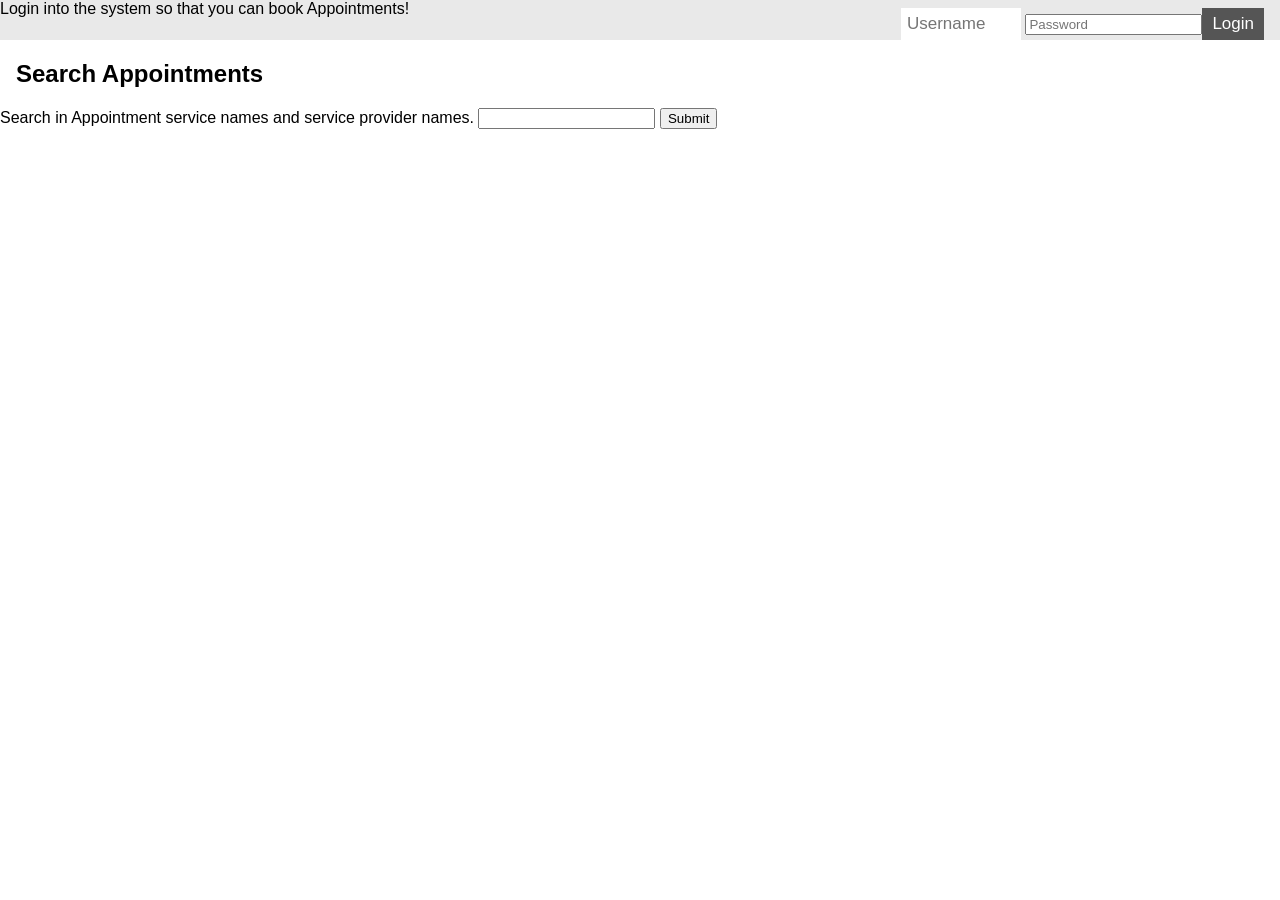
==== services/Frontend/src/main/webapp/index.html @ 2ee8ed71 "Import four original COE692 applications and Docker/Kubernetes configuration Preserve exported sourc" ====
<!DOCTYPE html>
<html>
<head>
<link rel="stylesheet" href="https://cdnjs.cloudflare.com/ajax/libs/font-awesome/4.7.0/css/font-awesome.min.css">
<style>
* {box-sizing: border-box;}

body {
  margin: 0;
  font-family: Arial, Helvetica, sans-serif;
}

.topnav {
  overflow: hidden;
  background-color: #e9e9e9;
}

.topnav a {
  float: left;
  display: block;
  color: black;
  text-align: center;
  padding: 14px 16px;
  text-decoration: none;
  font-size: 17px;
}

.topnav a:hover {
  background-color: #ddd;
  color: black;
}

.topnav a.active {
  background-color: #2196F3;
  color: white;
}

.topnav .login-container {
  float: right;
}

.topnav input[type=text] {
  padding: 6px;
  margin-top: 8px;
  font-size: 17px;
  border: none;
  width:120px;
}

.topnav .login-container button {
  float: right;
  padding: 6px 10px;
  margin-top: 8px;
  margin-right: 16px;
  background-color: #555;
  color: white;
  font-size: 17px;
  border: none;
  cursor: pointer;
}

.topnav .login-container button:hover {
  background-color: green;
}

@media screen and (max-width: 600px) {
  .topnav .login-container {
    float: none;
  }
  .topnav a, .topnav input[type=text], .topnav .login-container button {
    float: none;
    display: block;
    text-align: left;
    width: 100%;
    margin: 0;
    padding: 14px;
  }
  .topnav input[type=text] {
    border: 1px solid #ccc;  
  }
}
</style>
</head>
<body>
    <div class= "topnav">
    Login into the system so that you can book Appointments!
    <div class="login-container">
        <form action ="FrontEnd" method ="post">
            <input type="hidden" name="pageName" value ="login"/>
            <input type ="text" placeholder="Username" name="username">
            <input type="password"placeholder="Password" name="psw">
            <button type="submit">Login</button>
            
        </form>
    </div>
    </div>
    
    <div style="padding-left:16px">
        <h2>Search Appointments</h2>
    </div>
    <form action="FrontEnd" method="post">
        <input type ="hidden" name="pageName" value="search"/>
        Search in Appointment service names and service provider names.
        <input type="text" name="query">
        <input type="submit">
        
    </form>
</body>
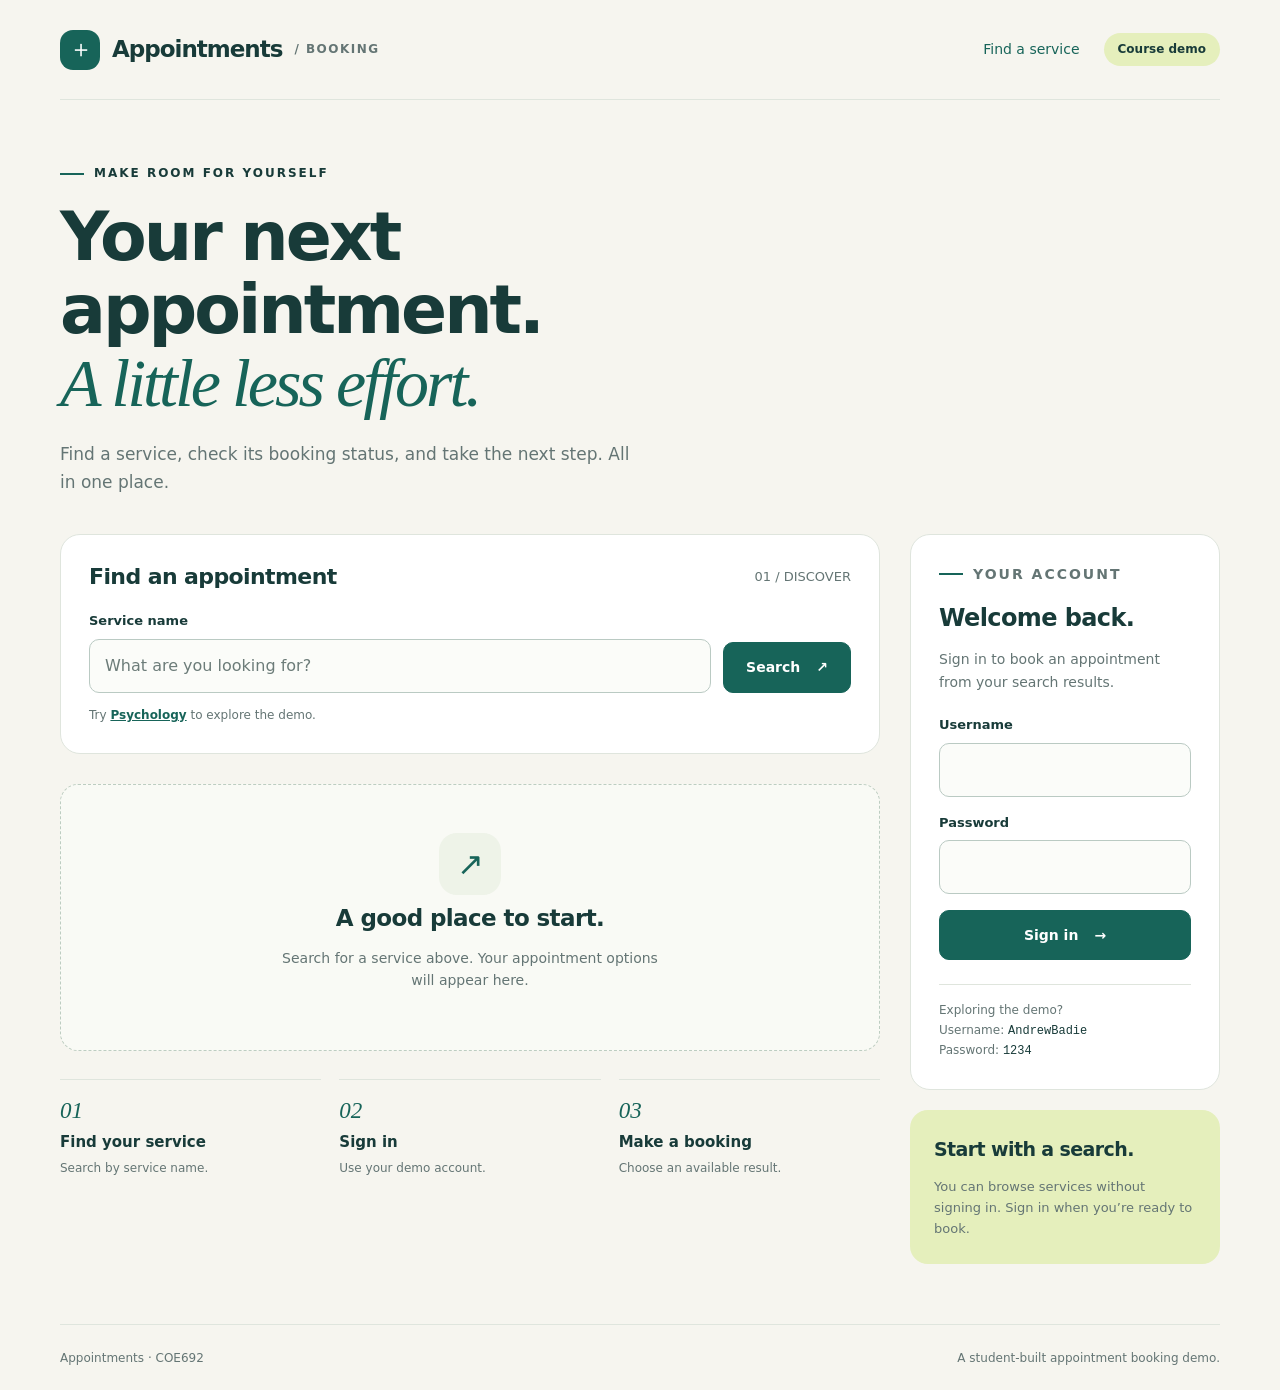
==== commit 1f801d7e: "Refresh appointment UI with responsive layouts and clear booking states" ====
--- a/services/Frontend/src/main/webapp/index.html
+++ b/services/Frontend/src/main/webapp/index.html
@@ -1,108 +1,2 @@
 <!DOCTYPE html>
-<html>
-<head>
-<link rel="stylesheet" href="https://cdnjs.cloudflare.com/ajax/libs/font-awesome/4.7.0/css/font-awesome.min.css">
-<style>
-* {box-sizing: border-box;}
-
-body {
-  margin: 0;
-  font-family: Arial, Helvetica, sans-serif;
-}
-
-.topnav {
-  overflow: hidden;
-  background-color: #e9e9e9;
-}
-
-.topnav a {
-  float: left;
-  display: block;
-  color: black;
-  text-align: center;
-  padding: 14px 16px;
-  text-decoration: none;
-  font-size: 17px;
-}
-
-.topnav a:hover {
-  background-color: #ddd;
-  color: black;
-}
-
-.topnav a.active {
-  background-color: #2196F3;
-  color: white;
-}
-
-.topnav .login-container {
-  float: right;
-}
-
-.topnav input[type=text] {
-  padding: 6px;
-  margin-top: 8px;
-  font-size: 17px;
-  border: none;
-  width:120px;
-}
-
-.topnav .login-container button {
-  float: right;
-  padding: 6px 10px;
-  margin-top: 8px;
-  margin-right: 16px;
-  background-color: #555;
-  color: white;
-  font-size: 17px;
-  border: none;
-  cursor: pointer;
-}
-
-.topnav .login-container button:hover {
-  background-color: green;
-}
-
-@media screen and (max-width: 600px) {
-  .topnav .login-container {
-    float: none;
-  }
-  .topnav a, .topnav input[type=text], .topnav .login-container button {
-    float: none;
-    display: block;
-    text-align: left;
-    width: 100%;
-    margin: 0;
-    padding: 14px;
-  }
-  .topnav input[type=text] {
-    border: 1px solid #ccc;  
-  }
-}
-</style>
-</head>
-<body>
-    <div class= "topnav">
-    Login into the system so that you can book Appointments!
-    <div class="login-container">
-        <form action ="FrontEnd" method ="post">
-            <input type="hidden" name="pageName" value ="login"/>
-            <input type ="text" placeholder="Username" name="username">
-            <input type="password"placeholder="Password" name="psw">
-            <button type="submit">Login</button>
-            
-        </form>
-    </div>
-    </div>
-    
-    <div style="padding-left:16px">
-        <h2>Search Appointments</h2>
-    </div>
-    <form action="FrontEnd" method="post">
-        <input type ="hidden" name="pageName" value="search"/>
-        Search in Appointment service names and service provider names.
-        <input type="text" name="query">
-        <input type="submit">
-        
-    </form>
-</body>+<html lang="en"><head><meta charset="UTF-8"><meta name="viewport" content="width=device-width, initial-scale=1"><title>Appointments — Find your next appointment</title><link rel="stylesheet" href="assets/app.css"></head><body><a class="skip" href="#main">Skip to content</a><div class="shell"><header><a class="brand" href="./"><span class="mark" aria-hidden="true">＋</span>Appointments<span class="tag"> / BOOKING</span></a><nav class="nav" aria-label="Main"><a href="./">Find a service</a><span class="pill">Course demo</span></nav></header><main id="main"><section class="hero"><p class="eyebrow">Make room for yourself</p><h1>Your next appointment.<br><em>A little less effort.</em></h1><p class="lede">Find a service, check its booking status, and take the next step. All in one place.</p></section><div class="layout"><div><section class="panel search-panel" aria-labelledby="search-heading"><div class="section-top"><h2 id="search-heading">Find an appointment</h2><span class="number">01 / DISCOVER</span></div><form class="search-form" action="FrontEnd" method="post"><input type="hidden" name="pageName" value="search"><div class="field"><label for="query">Service name</label><input id="query" name="query" type="search" placeholder="What are you looking for?" value="" required></div><button type="submit">Search <span aria-hidden="true">↗</span></button></form><p class="hint">Try <a href="FrontEnd?pageName=search&amp;query=Psychology">Psychology</a> to explore the demo.</p></section><div class="empty"><span class="service-icon" style="margin:auto" aria-hidden="true">↗</span><h3>A good place to start.</h3><p>Search for a service above. Your appointment options will appear here.</p></div><div class="steps"><div class="step"><span>01</span><h3>Find your service</h3><p>Search by service name.</p></div><div class="step"><span>02</span><h3>Sign in</h3><p>Use your demo account.</p></div><div class="step"><span>03</span><h3>Make a booking</h3><p>Choose an available result.</p></div></div></div><aside class="side" id="sign-in"><section class="panel"><p class="eyebrow">Your account</p><h2>Welcome back.</h2><p>Sign in to book an appointment from your search results.</p><form class="login-form" action="FrontEnd" method="post"><input type="hidden" name="pageName" value="login"><div class="field"><label for="username">Username</label><input id="username" name="username" autocomplete="username" required></div><div class="field"><label for="password">Password</label><input id="password" type="password" name="password" autocomplete="current-password" required></div><button type="submit">Sign in <span aria-hidden="true">→</span></button></form><div class="demo">Exploring the demo?<br>Username: <code>AndrewBadie</code><br>Password: <code>1234</code></div></section><div class="note"><h3>Start with a search.</h3><p>You can browse services without signing in. Sign in when you’re ready to book.</p></div></aside></div></main><footer class="footer"><span>Appointments · COE692</span><span>A student-built appointment booking demo.</span></footer></div></body></html>
--- a/services/Frontend/src/main/webapp/assets/app.css
+++ b/services/Frontend/src/main/webapp/assets/app.css
@@ -0,0 +1,8 @@
+:root{--ink:#183b39;--muted:#647574;--teal:#176459;--cream:#f6f5ef;--line:#dfe5dd;--white:#fff;--lime:#e5efbc}
+*{box-sizing:border-box}body{margin:0;background:var(--cream);color:var(--ink);font:16px/1.6 system-ui,-apple-system,"Segoe UI",sans-serif}a{color:var(--teal)}button,input{font:inherit}button,a,input{ -webkit-tap-highlight-color:transparent}a:focus-visible,button:focus-visible,input:focus-visible{outline:3px solid #bf791e;outline-offset:4px}
+.skip{position:absolute;left:20px;top:-80px;background:white;padding:12px;z-index:5}.skip:focus{top:12px}.shell{max-width:1240px;margin:auto;padding:0 40px}header{display:flex;align-items:center;justify-content:space-between;gap:20px;min-height:100px;border-bottom:1px solid var(--line)}.brand{display:flex;align-items:center;gap:12px;text-decoration:none;color:var(--ink);font-size:23px;font-weight:750;letter-spacing:-1px}.mark{display:grid;place-items:center;background:var(--teal);color:white;width:40px;height:40px;border-radius:13px;font-size:24px;font-weight:400}.tag{font-size:12px;letter-spacing:1.5px;text-transform:uppercase;color:var(--muted)}.nav{display:flex;gap:24px;align-items:center}.nav a{text-decoration:none;font-size:14px}.pill{background:var(--lime);border-radius:30px;padding:7px 14px;font-size:12px;font-weight:650}
+.hero{padding:64px 0 38px;max-width:820px}.eyebrow{display:flex;align-items:center;gap:10px;text-transform:uppercase;letter-spacing:2px;font-size:12px;font-weight:750;margin:0 0 18px}.eyebrow:before{content:"";width:24px;height:2px;background:var(--teal)}h1{font-size:clamp(38px,5.5vw,68px);font-weight:550;line-height:1.07;letter-spacing:-3px;margin:0 0 22px}h1 em{font-family:Georgia,serif;font-weight:400;color:var(--teal)}.lede{font-size:17px;color:var(--muted);max-width:590px;margin:0}.layout{display:grid;grid-template-columns:minmax(0,1fr) 310px;gap:30px;align-items:start;padding-bottom:60px}.panel{background:var(--white);border:1px solid var(--line);border-radius:20px;padding:28px}.search-panel{margin-bottom:30px}.section-top{display:flex;align-items:center;justify-content:space-between;gap:14px;margin-bottom:20px}h2{font-size:22px;letter-spacing:-.6px;line-height:1.3;margin:0}h3{font-size:25px;letter-spacing:-.6px;margin:5px 0}.number{color:var(--muted);font-size:13px}.search-form{display:flex;align-items:end;gap:12px}.field{display:flex;flex-direction:column;gap:7px;flex:1;min-width:0}label{font-size:13px;font-weight:650}input{min-width:0;width:100%;padding:13px 15px;border:1px solid #bacac3;border-radius:10px;background:#fbfcf9;color:var(--ink)}input::placeholder{color:#6c7c79}.button,button{display:inline-flex;justify-content:center;align-items:center;gap:16px;background:var(--teal);color:white;border:1px solid var(--teal);border-radius:10px;padding:13px 22px;cursor:pointer;text-decoration:none;font-weight:650;font-size:14px;white-space:nowrap}button:hover,.button:hover{background:#104d44}.hint{font-size:12px;color:var(--muted);margin:13px 0 0}.hint a{font-weight:600}.login-form{display:grid;gap:16px;margin-top:22px}.side h2{font-size:24px}.side p{color:var(--muted);font-size:14px}.side .button{width:100%}.demo{border-top:1px solid var(--line);padding-top:16px;margin-top:24px;font-size:12px;color:var(--muted)}.demo code{color:var(--ink)}.note{background:var(--lime);border-radius:18px;padding:24px;margin-top:20px}.note h3{font-size:19px;margin-top:0}.note p{font-size:13px;margin-bottom:0}
+.result{padding:25px;background:white;border:1px solid var(--line);border-radius:16px;margin-bottom:14px;display:flex;align-items:center;justify-content:space-between;gap:20px}.result-left{display:flex;align-items:center;gap:20px;min-width:0}.service-icon{width:62px;height:62px;flex-shrink:0;display:grid;place-items:center;border-radius:18px;background:#eef3e8;color:var(--teal);font:32px Georgia,serif}.meta{font-size:12px;color:var(--muted);margin:0}.state{font-size:12px;display:inline-flex;gap:6px;align-items:center;color:#21644b}.state:before{content:"";width:6px;height:6px;background:currentColor;border-radius:50%}.booked{background:#edf2e9;border-radius:30px;padding:8px 16px;color:#315642;font-size:13px;font-weight:650}.empty{padding:48px 28px;text-align:center;border:1px dashed #bdcdc1;border-radius:18px;background:#f9faf5}.empty h3{font-size:23px}.empty p{color:var(--muted);font-size:14px;max-width:380px;margin:10px auto}.steps{display:grid;grid-template-columns:repeat(3,1fr);gap:18px;margin-top:28px}.step{border-top:1px solid var(--line);padding-top:18px}.step span{font:italic 23px Georgia,serif;color:var(--teal)}.step h3{font-size:15px;letter-spacing:0}.step p{font-size:12px;color:var(--muted);margin:0}.footer{border-top:1px solid var(--line);padding:24px 0;display:flex;justify-content:space-between;gap:20px;font-size:12px;color:var(--muted)}.error{max-width:540px;margin:70px auto}.error h1{font-size:40px;letter-spacing:-1.5px}.error p{color:var(--muted)}.result h3{overflow-wrap:anywhere}
+@media(max-width:900px){.shell{padding:0 24px}.layout{grid-template-columns:minmax(0,1fr) 270px;gap:20px}.panel{padding:22px}.result{flex-wrap:wrap}.hero{padding-top:44px}.result form{margin-left:82px}}
+@media(max-width:680px){.shell{padding:0 20px}header{min-height:80px}.nav .tag{display:none}.hero{padding:38px 0 28px}h1{letter-spacing:-1.8px}.layout{grid-template-columns:1fr}.side{order:2}.search-form{flex-direction:column;align-items:stretch}.result{padding:20px}.service-icon{width:48px;height:48px}.result-left{gap:14px}.result form{margin-left:62px}.result h3{font-size:22px}.footer{flex-direction:column;gap:4px}.steps{gap:12px}.nav{gap:12px}.hero .lede{font-size:15px}}
+@media(prefers-reduced-motion:no-preference){button,.button{transition:background .15s ease}}
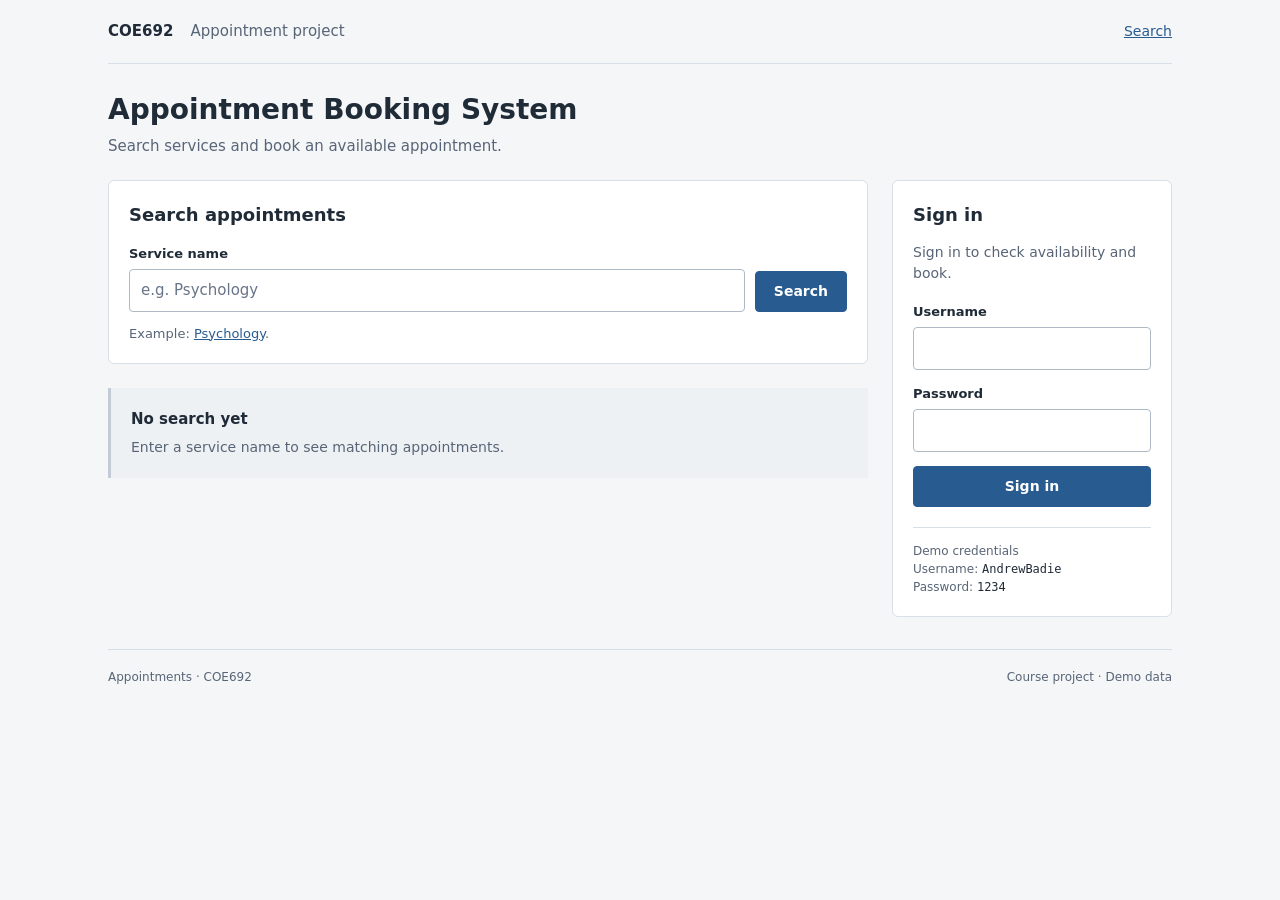
==== commit eed98430: "Simplify the UI into a compact appointment search and booking interface" ====
--- a/services/Frontend/src/main/webapp/index.html
+++ b/services/Frontend/src/main/webapp/index.html
@@ -1,2 +1,74 @@
 <!DOCTYPE html>
-<html lang="en"><head><meta charset="UTF-8"><meta name="viewport" content="width=device-width, initial-scale=1"><title>Appointments — Find your next appointment</title><link rel="stylesheet" href="assets/app.css"></head><body><a class="skip" href="#main">Skip to content</a><div class="shell"><header><a class="brand" href="./"><span class="mark" aria-hidden="true">＋</span>Appointments<span class="tag"> / BOOKING</span></a><nav class="nav" aria-label="Main"><a href="./">Find a service</a><span class="pill">Course demo</span></nav></header><main id="main"><section class="hero"><p class="eyebrow">Make room for yourself</p><h1>Your next appointment.<br><em>A little less effort.</em></h1><p class="lede">Find a service, check its booking status, and take the next step. All in one place.</p></section><div class="layout"><div><section class="panel search-panel" aria-labelledby="search-heading"><div class="section-top"><h2 id="search-heading">Find an appointment</h2><span class="number">01 / DISCOVER</span></div><form class="search-form" action="FrontEnd" method="post"><input type="hidden" name="pageName" value="search"><div class="field"><label for="query">Service name</label><input id="query" name="query" type="search" placeholder="What are you looking for?" value="" required></div><button type="submit">Search <span aria-hidden="true">↗</span></button></form><p class="hint">Try <a href="FrontEnd?pageName=search&amp;query=Psychology">Psychology</a> to explore the demo.</p></section><div class="empty"><span class="service-icon" style="margin:auto" aria-hidden="true">↗</span><h3>A good place to start.</h3><p>Search for a service above. Your appointment options will appear here.</p></div><div class="steps"><div class="step"><span>01</span><h3>Find your service</h3><p>Search by service name.</p></div><div class="step"><span>02</span><h3>Sign in</h3><p>Use your demo account.</p></div><div class="step"><span>03</span><h3>Make a booking</h3><p>Choose an available result.</p></div></div></div><aside class="side" id="sign-in"><section class="panel"><p class="eyebrow">Your account</p><h2>Welcome back.</h2><p>Sign in to book an appointment from your search results.</p><form class="login-form" action="FrontEnd" method="post"><input type="hidden" name="pageName" value="login"><div class="field"><label for="username">Username</label><input id="username" name="username" autocomplete="username" required></div><div class="field"><label for="password">Password</label><input id="password" type="password" name="password" autocomplete="current-password" required></div><button type="submit">Sign in <span aria-hidden="true">→</span></button></form><div class="demo">Exploring the demo?<br>Username: <code>AndrewBadie</code><br>Password: <code>1234</code></div></section><div class="note"><h3>Start with a search.</h3><p>You can browse services without signing in. Sign in when you’re ready to book.</p></div></aside></div></main><footer class="footer"><span>Appointments · COE692</span><span>A student-built appointment booking demo.</span></footer></div></body></html>+<html lang="en">
+<head>
+<meta charset="UTF-8">
+<meta name="viewport" content="width=device-width, initial-scale=1">
+<title>Appointment Booking System</title>
+<link rel="stylesheet" href="assets/app.css">
+</head>
+<body>
+<a class="skip" href="#main">Skip to content</a>
+<div class="shell">
+<header>
+<a class="brand" href="./">COE692 <span>Appointment project</span>
+</a>
+<nav aria-label="Main">
+<a href="./">Search</a>
+</nav>
+</header>
+<main id="main">
+<section class="page-heading">
+<h1>Appointment Booking System</h1>
+<p>Search services and book an available appointment.</p>
+</section>
+<div class="layout">
+<div>
+<section class="panel search-panel" aria-labelledby="search-heading">
+<div class="section-top">
+<h2 id="search-heading">Search appointments</h2>
+</div>
+<form class="search-form" action="FrontEnd" method="post">
+<input type="hidden" name="pageName" value="search">
+<div class="field">
+<label for="query">Service name</label>
+<input id="query" name="query" type="search" placeholder="e.g. Psychology" value="" required>
+</div>
+<button type="submit">Search</button>
+</form>
+<p class="hint">Example: <a href="FrontEnd?pageName=search&amp;query=Psychology">Psychology</a>.</p>
+</section>
+<div class="empty">
+<h3>No search yet</h3>
+<p>Enter a service name to see matching appointments.</p>
+</div>
+</div>
+<aside class="side" id="sign-in">
+<section class="panel">
+<h2>Sign in</h2>
+<p>Sign in to check availability and book.</p>
+<form class="login-form" action="FrontEnd" method="post">
+<input type="hidden" name="pageName" value="login">
+<div class="field">
+<label for="username">Username</label>
+<input id="username" name="username" autocomplete="username" required>
+</div>
+<div class="field">
+<label for="password">Password</label>
+<input id="password" type="password" name="password" autocomplete="current-password" required>
+</div>
+<button type="submit">Sign in</button>
+</form>
+<div class="demo">Demo credentials<br>Username: <code>AndrewBadie</code>
+<br>Password: <code>1234</code>
+</div>
+</section>
+</aside>
+</div>
+</main>
+<footer class="footer">
+<span>Appointments · COE692</span>
+<span>Course project · Demo data</span>
+</footer>
+</div>
+</body>
+</html>
--- a/services/Frontend/src/main/webapp/assets/app.css
+++ b/services/Frontend/src/main/webapp/assets/app.css
@@ -1,8 +1,83 @@
-:root{--ink:#183b39;--muted:#647574;--teal:#176459;--cream:#f6f5ef;--line:#dfe5dd;--white:#fff;--lime:#e5efbc}
-*{box-sizing:border-box}body{margin:0;background:var(--cream);color:var(--ink);font:16px/1.6 system-ui,-apple-system,"Segoe UI",sans-serif}a{color:var(--teal)}button,input{font:inherit}button,a,input{ -webkit-tap-highlight-color:transparent}a:focus-visible,button:focus-visible,input:focus-visible{outline:3px solid #bf791e;outline-offset:4px}
-.skip{position:absolute;left:20px;top:-80px;background:white;padding:12px;z-index:5}.skip:focus{top:12px}.shell{max-width:1240px;margin:auto;padding:0 40px}header{display:flex;align-items:center;justify-content:space-between;gap:20px;min-height:100px;border-bottom:1px solid var(--line)}.brand{display:flex;align-items:center;gap:12px;text-decoration:none;color:var(--ink);font-size:23px;font-weight:750;letter-spacing:-1px}.mark{display:grid;place-items:center;background:var(--teal);color:white;width:40px;height:40px;border-radius:13px;font-size:24px;font-weight:400}.tag{font-size:12px;letter-spacing:1.5px;text-transform:uppercase;color:var(--muted)}.nav{display:flex;gap:24px;align-items:center}.nav a{text-decoration:none;font-size:14px}.pill{background:var(--lime);border-radius:30px;padding:7px 14px;font-size:12px;font-weight:650}
-.hero{padding:64px 0 38px;max-width:820px}.eyebrow{display:flex;align-items:center;gap:10px;text-transform:uppercase;letter-spacing:2px;font-size:12px;font-weight:750;margin:0 0 18px}.eyebrow:before{content:"";width:24px;height:2px;background:var(--teal)}h1{font-size:clamp(38px,5.5vw,68px);font-weight:550;line-height:1.07;letter-spacing:-3px;margin:0 0 22px}h1 em{font-family:Georgia,serif;font-weight:400;color:var(--teal)}.lede{font-size:17px;color:var(--muted);max-width:590px;margin:0}.layout{display:grid;grid-template-columns:minmax(0,1fr) 310px;gap:30px;align-items:start;padding-bottom:60px}.panel{background:var(--white);border:1px solid var(--line);border-radius:20px;padding:28px}.search-panel{margin-bottom:30px}.section-top{display:flex;align-items:center;justify-content:space-between;gap:14px;margin-bottom:20px}h2{font-size:22px;letter-spacing:-.6px;line-height:1.3;margin:0}h3{font-size:25px;letter-spacing:-.6px;margin:5px 0}.number{color:var(--muted);font-size:13px}.search-form{display:flex;align-items:end;gap:12px}.field{display:flex;flex-direction:column;gap:7px;flex:1;min-width:0}label{font-size:13px;font-weight:650}input{min-width:0;width:100%;padding:13px 15px;border:1px solid #bacac3;border-radius:10px;background:#fbfcf9;color:var(--ink)}input::placeholder{color:#6c7c79}.button,button{display:inline-flex;justify-content:center;align-items:center;gap:16px;background:var(--teal);color:white;border:1px solid var(--teal);border-radius:10px;padding:13px 22px;cursor:pointer;text-decoration:none;font-weight:650;font-size:14px;white-space:nowrap}button:hover,.button:hover{background:#104d44}.hint{font-size:12px;color:var(--muted);margin:13px 0 0}.hint a{font-weight:600}.login-form{display:grid;gap:16px;margin-top:22px}.side h2{font-size:24px}.side p{color:var(--muted);font-size:14px}.side .button{width:100%}.demo{border-top:1px solid var(--line);padding-top:16px;margin-top:24px;font-size:12px;color:var(--muted)}.demo code{color:var(--ink)}.note{background:var(--lime);border-radius:18px;padding:24px;margin-top:20px}.note h3{font-size:19px;margin-top:0}.note p{font-size:13px;margin-bottom:0}
-.result{padding:25px;background:white;border:1px solid var(--line);border-radius:16px;margin-bottom:14px;display:flex;align-items:center;justify-content:space-between;gap:20px}.result-left{display:flex;align-items:center;gap:20px;min-width:0}.service-icon{width:62px;height:62px;flex-shrink:0;display:grid;place-items:center;border-radius:18px;background:#eef3e8;color:var(--teal);font:32px Georgia,serif}.meta{font-size:12px;color:var(--muted);margin:0}.state{font-size:12px;display:inline-flex;gap:6px;align-items:center;color:#21644b}.state:before{content:"";width:6px;height:6px;background:currentColor;border-radius:50%}.booked{background:#edf2e9;border-radius:30px;padding:8px 16px;color:#315642;font-size:13px;font-weight:650}.empty{padding:48px 28px;text-align:center;border:1px dashed #bdcdc1;border-radius:18px;background:#f9faf5}.empty h3{font-size:23px}.empty p{color:var(--muted);font-size:14px;max-width:380px;margin:10px auto}.steps{display:grid;grid-template-columns:repeat(3,1fr);gap:18px;margin-top:28px}.step{border-top:1px solid var(--line);padding-top:18px}.step span{font:italic 23px Georgia,serif;color:var(--teal)}.step h3{font-size:15px;letter-spacing:0}.step p{font-size:12px;color:var(--muted);margin:0}.footer{border-top:1px solid var(--line);padding:24px 0;display:flex;justify-content:space-between;gap:20px;font-size:12px;color:var(--muted)}.error{max-width:540px;margin:70px auto}.error h1{font-size:40px;letter-spacing:-1.5px}.error p{color:var(--muted)}.result h3{overflow-wrap:anywhere}
-@media(max-width:900px){.shell{padding:0 24px}.layout{grid-template-columns:minmax(0,1fr) 270px;gap:20px}.panel{padding:22px}.result{flex-wrap:wrap}.hero{padding-top:44px}.result form{margin-left:82px}}
-@media(max-width:680px){.shell{padding:0 20px}header{min-height:80px}.nav .tag{display:none}.hero{padding:38px 0 28px}h1{letter-spacing:-1.8px}.layout{grid-template-columns:1fr}.side{order:2}.search-form{flex-direction:column;align-items:stretch}.result{padding:20px}.service-icon{width:48px;height:48px}.result-left{gap:14px}.result form{margin-left:62px}.result h3{font-size:22px}.footer{flex-direction:column;gap:4px}.steps{gap:12px}.nav{gap:12px}.hero .lede{font-size:15px}}
-@media(prefers-reduced-motion:no-preference){button,.button{transition:background .15s ease}}
+:root {
+  color-scheme: light;
+  --ink: #202b38;
+  --muted: #586577;
+  --accent: #285b8f;
+  --line: #d9dfe6;
+}
+* { box-sizing: border-box; }
+body {
+  margin: 0;
+  background: #f4f6f8;
+  color: var(--ink);
+  font: 15px/1.5 system-ui, -apple-system, "Segoe UI", sans-serif;
+}
+a { color: var(--accent); }
+button, input { font: inherit; }
+a:focus-visible, button:focus-visible, input:focus-visible {
+  outline: 3px solid #b16c13;
+  outline-offset: 3px;
+}
+.skip { position: absolute; top: -80px; left: 16px; padding: 10px; background: white; }
+.skip:focus { top: 10px; }
+.shell { max-width: 1120px; margin: auto; padding: 0 28px; }
+header {
+  display: flex;
+  align-items: center;
+  justify-content: space-between;
+  gap: 16px;
+  min-height: 64px;
+  border-bottom: 1px solid var(--line);
+}
+.brand { color: var(--ink); font-weight: 700; text-decoration: none; }
+.brand span { margin-left: 12px; color: var(--muted); font-weight: 400; }
+nav a { font-size: 14px; }
+.page-heading { padding: 28px 0 22px; }
+h1 { margin: 0; font-size: 28px; line-height: 1.25; font-weight: 650; }
+.page-heading p { margin: 8px 0 0; color: var(--muted); }
+h2 { margin: 0; font-size: 18px; font-weight: 650; }
+h3 { margin: 4px 0; font-size: 18px; font-weight: 600; overflow-wrap: anywhere; }
+.layout { display: grid; grid-template-columns: minmax(0, 1fr) 280px; gap: 24px; padding-bottom: 32px; }
+.panel { background: white; border: 1px solid var(--line); border-radius: 6px; padding: 20px; }
+.search-panel { margin-bottom: 24px; }
+.section-top { display: flex; align-items: baseline; justify-content: space-between; gap: 12px; margin-bottom: 16px; }
+.number { font-size: 13px; color: var(--muted); }
+.search-form { display: flex; align-items: end; gap: 10px; }
+.field { display: flex; flex: 1; flex-direction: column; min-width: 0; gap: 6px; }
+label { font-size: 13px; font-weight: 600; }
+input { width: 100%; min-width: 0; padding: 9px 11px; border: 1px solid #aeb9c6; border-radius: 4px; background: white; color: var(--ink); }
+input::placeholder { color: #687589; }
+button, .button { display: inline-flex; justify-content: center; align-items: center; padding: 9px 18px; border: 1px solid var(--accent); border-radius: 4px; background: var(--accent); color: white; font-size: 14px; font-weight: 600; text-decoration: none; cursor: pointer; }
+button:hover, .button:hover { background: #204b76; }
+.hint, .meta { font-size: 13px; color: var(--muted); }
+.hint { margin: 12px 0 0; }
+.meta { margin: 0; }
+.side p { color: var(--muted); font-size: 14px; }
+.login-form { display: grid; gap: 14px; margin-top: 18px; }
+.demo { margin-top: 20px; padding-top: 14px; border-top: 1px solid var(--line); color: var(--muted); font-size: 12px; }
+.demo code { color: var(--ink); }
+.side .account-name { color: var(--ink); overflow-wrap: anywhere; }
+.result { display: flex; align-items: center; justify-content: space-between; gap: 20px; padding: 16px 20px; background: white; border: 1px solid var(--line); border-radius: 4px; margin-bottom: 10px; }
+.result-left { min-width: 0; }
+.state { font-size: 13px; color: #34604a; }
+.booked { padding: 5px 10px; background: #edf0f3; border: 1px solid var(--line); border-radius: 4px; font-size: 13px; }
+.empty { padding: 20px; border-left: 3px solid #c3ccd6; background: #eef1f4; }
+.empty h3 { font-size: 15px; margin: 0; }
+.empty p { margin: 6px 0 0; font-size: 14px; color: var(--muted); }
+.footer { display: flex; justify-content: space-between; gap: 16px; padding: 18px 0; border-top: 1px solid var(--line); font-size: 12px; color: var(--muted); }
+.error { max-width: 560px; margin: 32px 0; }
+.error h1 { font-size: 24px; }
+.error p { color: var(--muted); }
+@media (max-width: 720px) {
+  .shell { padding: 0 16px; }
+  .brand span { display: none; }
+  .page-heading { padding: 22px 0 18px; }
+  h1 { font-size: 24px; }
+  .layout { grid-template-columns: 1fr; gap: 24px; }
+  .panel { padding: 16px; }
+  .result { flex-wrap: wrap; padding: 16px; }
+  .footer { flex-direction: column; gap: 4px; }
+}
+@media (max-width: 380px) {
+  .search-form { flex-direction: column; align-items: stretch; }
+}
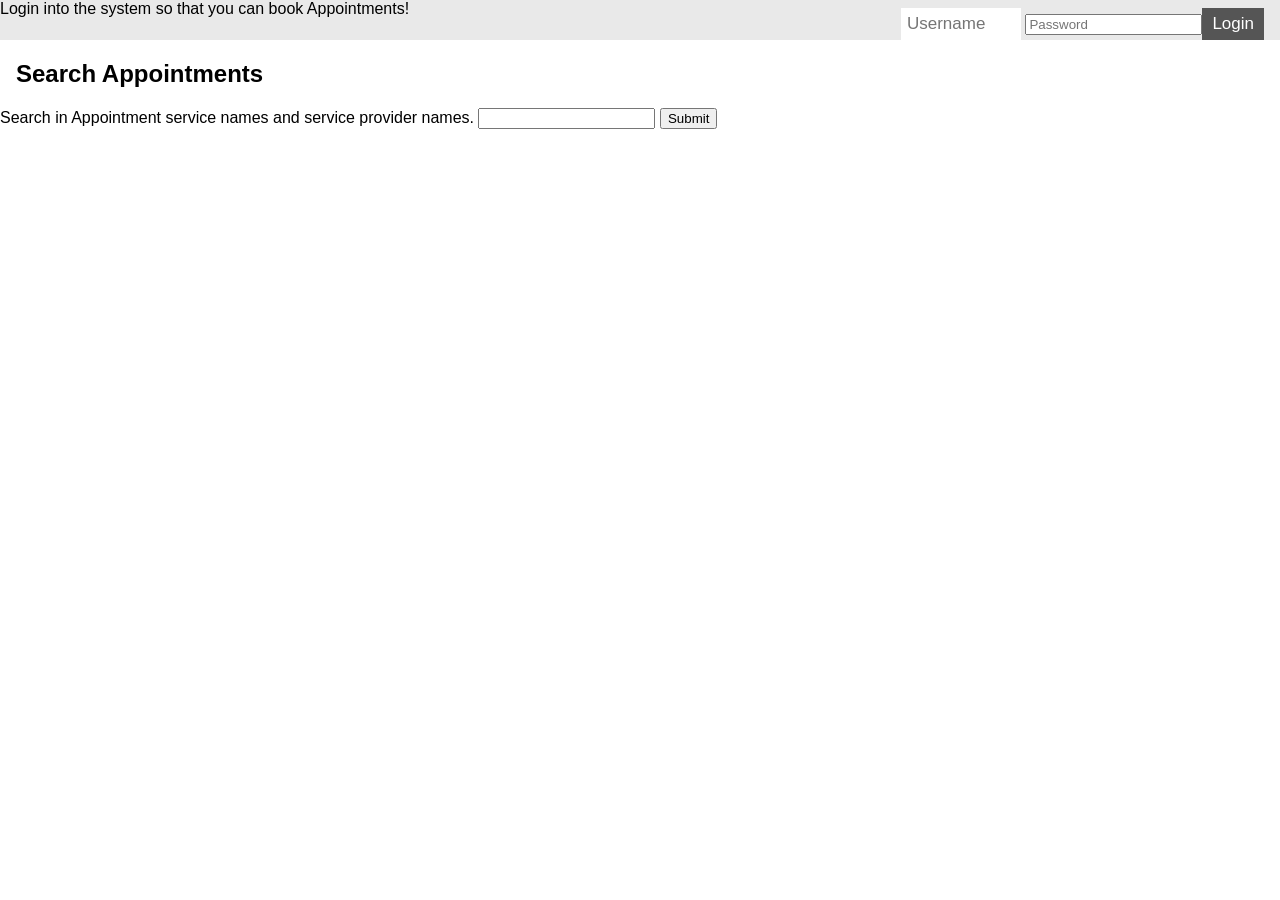
==== commit 97cbd445: "Revert AI-assisted UI refresh to original course interface" ====
--- a/services/Frontend/src/main/webapp/index.html
+++ b/services/Frontend/src/main/webapp/index.html
@@ -1,74 +1,108 @@
 <!DOCTYPE html>
-<html lang="en">
+<html>
 <head>
-<meta charset="UTF-8">
-<meta name="viewport" content="width=device-width, initial-scale=1">
-<title>Appointment Booking System</title>
-<link rel="stylesheet" href="assets/app.css">
+<link rel="stylesheet" href="https://cdnjs.cloudflare.com/ajax/libs/font-awesome/4.7.0/css/font-awesome.min.css">
+<style>
+* {box-sizing: border-box;}
+
+body {
+  margin: 0;
+  font-family: Arial, Helvetica, sans-serif;
+}
+
+.topnav {
+  overflow: hidden;
+  background-color: #e9e9e9;
+}
+
+.topnav a {
+  float: left;
+  display: block;
+  color: black;
+  text-align: center;
+  padding: 14px 16px;
+  text-decoration: none;
+  font-size: 17px;
+}
+
+.topnav a:hover {
+  background-color: #ddd;
+  color: black;
+}
+
+.topnav a.active {
+  background-color: #2196F3;
+  color: white;
+}
+
+.topnav .login-container {
+  float: right;
+}
+
+.topnav input[type=text] {
+  padding: 6px;
+  margin-top: 8px;
+  font-size: 17px;
+  border: none;
+  width:120px;
+}
+
+.topnav .login-container button {
+  float: right;
+  padding: 6px 10px;
+  margin-top: 8px;
+  margin-right: 16px;
+  background-color: #555;
+  color: white;
+  font-size: 17px;
+  border: none;
+  cursor: pointer;
+}
+
+.topnav .login-container button:hover {
+  background-color: green;
+}
+
+@media screen and (max-width: 600px) {
+  .topnav .login-container {
+    float: none;
+  }
+  .topnav a, .topnav input[type=text], .topnav .login-container button {
+    float: none;
+    display: block;
+    text-align: left;
+    width: 100%;
+    margin: 0;
+    padding: 14px;
+  }
+  .topnav input[type=text] {
+    border: 1px solid #ccc;  
+  }
+}
+</style>
 </head>
 <body>
-<a class="skip" href="#main">Skip to content</a>
-<div class="shell">
-<header>
-<a class="brand" href="./">COE692 <span>Appointment project</span>
-</a>
-<nav aria-label="Main">
-<a href="./">Search</a>
-</nav>
-</header>
-<main id="main">
-<section class="page-heading">
-<h1>Appointment Booking System</h1>
-<p>Search services and book an available appointment.</p>
-</section>
-<div class="layout">
-<div>
-<section class="panel search-panel" aria-labelledby="search-heading">
-<div class="section-top">
-<h2 id="search-heading">Search appointments</h2>
-</div>
-<form class="search-form" action="FrontEnd" method="post">
-<input type="hidden" name="pageName" value="search">
-<div class="field">
-<label for="query">Service name</label>
-<input id="query" name="query" type="search" placeholder="e.g. Psychology" value="" required>
-</div>
-<button type="submit">Search</button>
-</form>
-<p class="hint">Example: <a href="FrontEnd?pageName=search&amp;query=Psychology">Psychology</a>.</p>
-</section>
-<div class="empty">
-<h3>No search yet</h3>
-<p>Enter a service name to see matching appointments.</p>
-</div>
-</div>
-<aside class="side" id="sign-in">
-<section class="panel">
-<h2>Sign in</h2>
-<p>Sign in to check availability and book.</p>
-<form class="login-form" action="FrontEnd" method="post">
-<input type="hidden" name="pageName" value="login">
-<div class="field">
-<label for="username">Username</label>
-<input id="username" name="username" autocomplete="username" required>
-</div>
-<div class="field">
-<label for="password">Password</label>
-<input id="password" type="password" name="password" autocomplete="current-password" required>
-</div>
-<button type="submit">Sign in</button>
-</form>
-<div class="demo">Demo credentials<br>Username: <code>AndrewBadie</code>
-<br>Password: <code>1234</code>
-</div>
-</section>
-</aside>
-</div>
-</main>
-<footer class="footer">
-<span>Appointments · COE692</span>
-<span>Course project · Demo data</span>
-</footer>
-</div>
-</body>
-</html>
+    <div class= "topnav">
+    Login into the system so that you can book Appointments!
+    <div class="login-container">
+        <form action ="FrontEnd" method ="post">
+            <input type="hidden" name="pageName" value ="login"/>
+            <input type ="text" placeholder="Username" name="username">
+            <input type="password"placeholder="Password" name="password">
+            <button type="submit">Login</button>
+            
+        </form>
+    </div>
+    </div>
+    
+    <div style="padding-left:16px">
+        <h2>Search Appointments</h2>
+    </div>
+    <form action="FrontEnd" method="post">
+        <input type ="hidden" name="pageName" value="search"/>
+        Search in Appointment service names and service provider names.
+        <input type="text" name="query">
+        <input type="submit">
+        
+    </form>
+</body>
